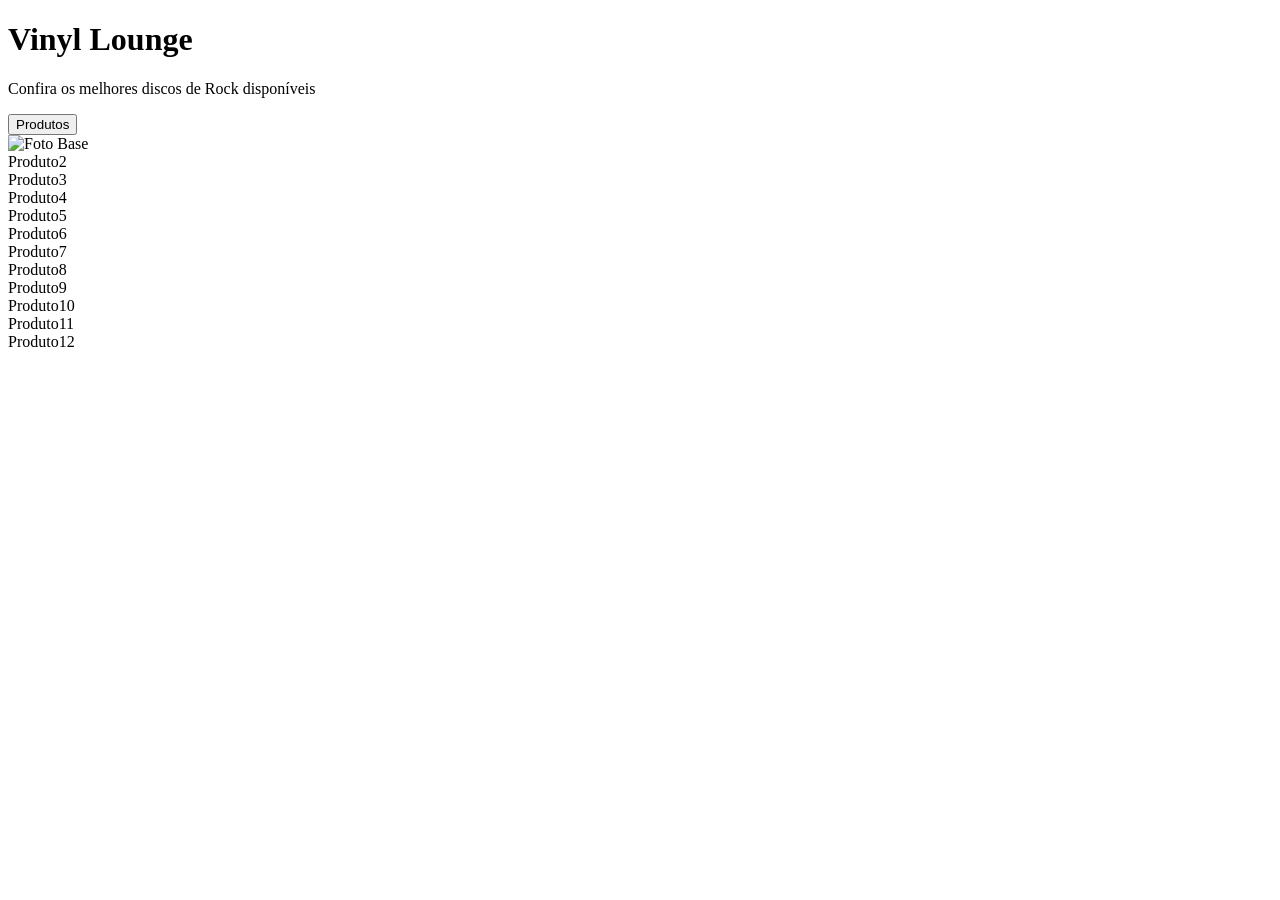
==== index.html @ e8193b0d "feat: implementing index.html with the skeleton of the website" ====
<!doctype html>
<html lang="en">
  <head>
    <link rel="stylesheet" href="./style/style.css" />
    <meta charset="UTF-8" />
    <meta name="viewport" content="width=device-width, initial-scale=1.0" />
    <title>Document</title>
  </head>

  <body>
    <header class="banner">
      <div class="banner-content">
        <h1>Vinyl Lounge</h1>
        <p>Confira os melhores discos de Rock disponíveis</p>
        <button class="banner-button">Produtos</button>
      </div>
    </header>

    <div class="catalogo">
      <div class="quadrado">
        <img
          src="https://www.gettyimages.com/detail/458880589"
          alt="Foto Base"
        />
      </div>
      <div class="quadrado">Produto2</div>
      <div class="quadrado">Produto3</div>
      <div class="quadrado">Produto4</div>
      <div class="quadrado">Produto5</div>
      <div class="quadrado">Produto6</div>
      <div class="quadrado">Produto7</div>
      <div class="quadrado">Produto8</div>
      <div class="quadrado">Produto9</div>
      <div class="quadrado">Produto10</div>
      <div class="quadrado">Produto11</div>
      <div class="quadrado">Produto12</div>
    </div>
  </body>
</html>
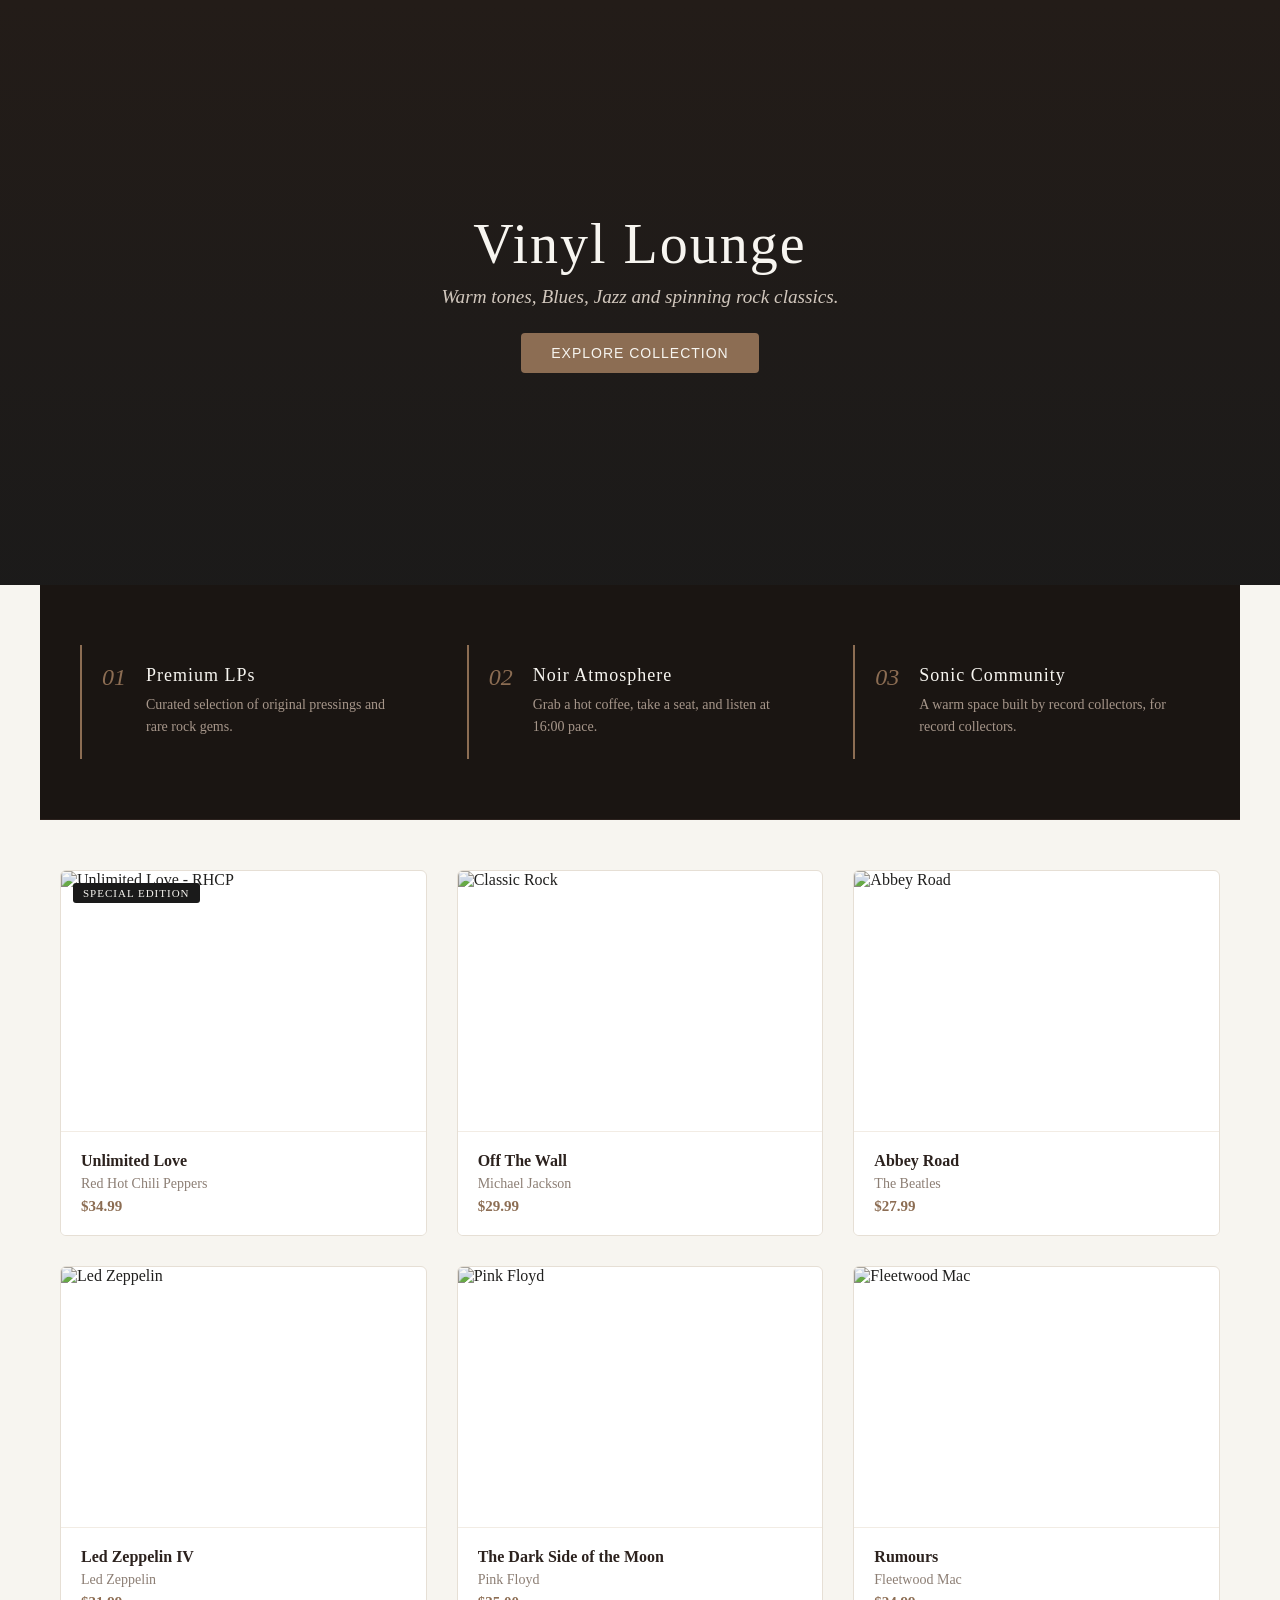
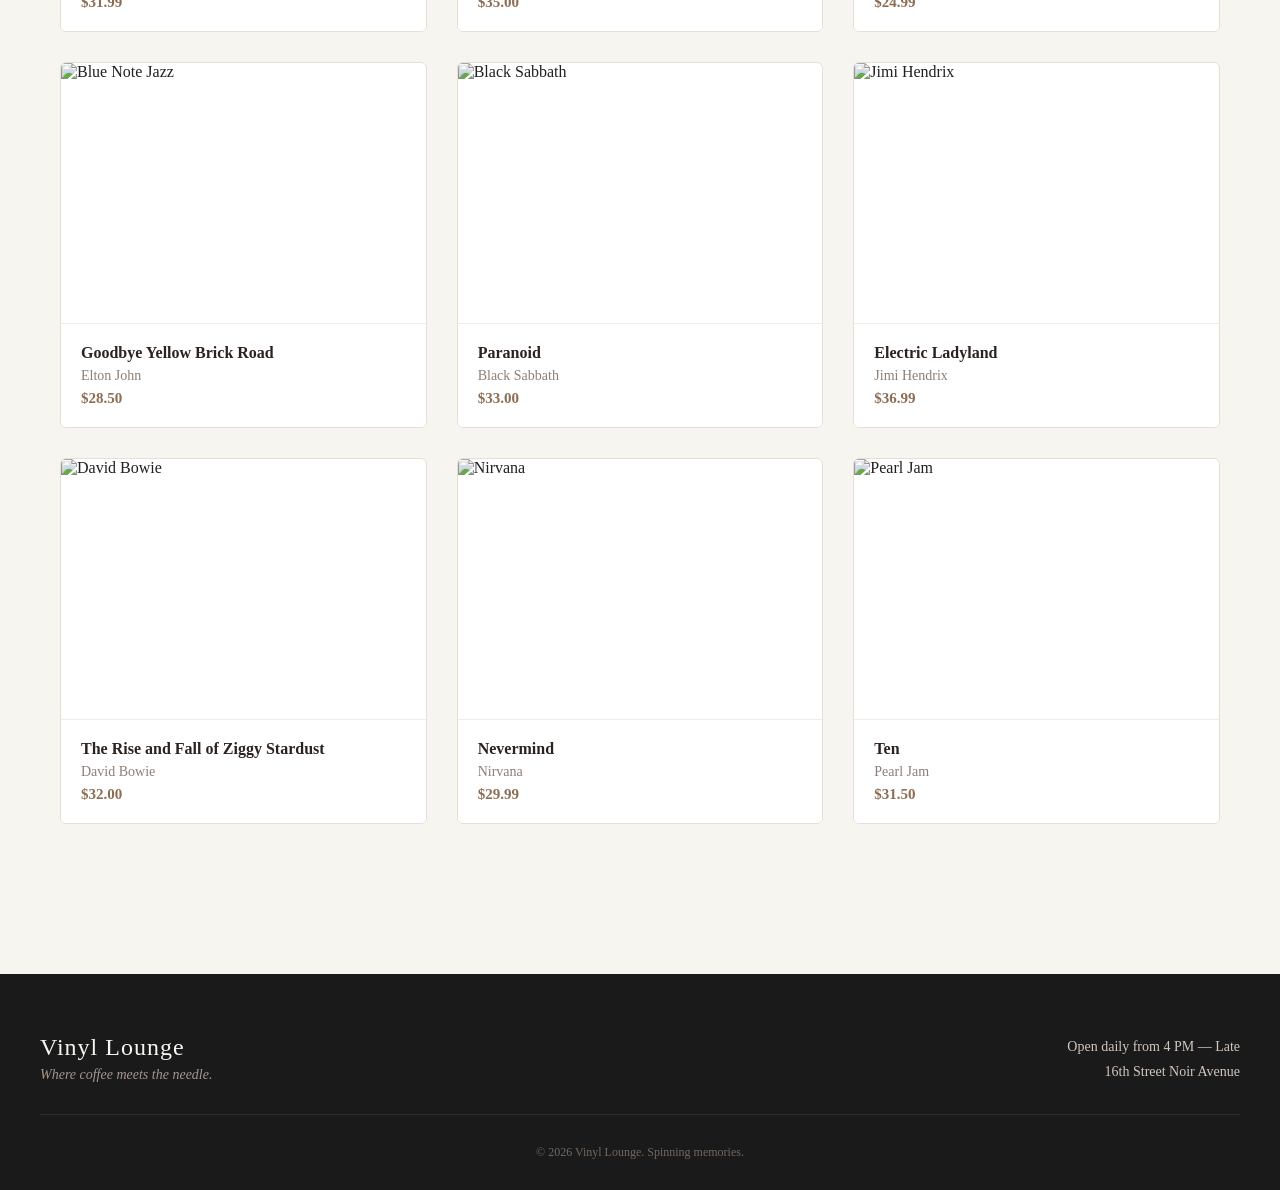
==== commit 6259abab: "feat: redesign features section with dark inverted contrast and editorial numbering" ====
--- a/index.html
+++ b/index.html
@@ -4,36 +4,216 @@
     <link rel="stylesheet" href="./style/style.css" />
     <meta charset="UTF-8" />
     <meta name="viewport" content="width=device-width, initial-scale=1.0" />
-    <title>Document</title>
+    <title>Vinyl Lounge</title>
   </head>
 
   <body>
     <header class="banner">
+      <div class="banner-overlay"></div>
       <div class="banner-content">
         <h1>Vinyl Lounge</h1>
-        <p>Confira os melhores discos de Rock disponíveis</p>
-        <button class="banner-button">Produtos</button>
+        <p>Warm tones, Blues, Jazz and spinning rock classics.</p>
+        <button class="banner-button">Explore Collection</button>
       </div>
     </header>
 
-    <div class="catalogo">
-      <div class="quadrado">
-        <img
-          src="https://www.gettyimages.com/detail/458880589"
-          alt="Foto Base"
-        />
-      </div>
-      <div class="quadrado">Produto2</div>
-      <div class="quadrado">Produto3</div>
-      <div class="quadrado">Produto4</div>
-      <div class="quadrado">Produto5</div>
-      <div class="quadrado">Produto6</div>
-      <div class="quadrado">Produto7</div>
-      <div class="quadrado">Produto8</div>
-      <div class="quadrado">Produto9</div>
-      <div class="quadrado">Produto10</div>
-      <div class="quadrado">Produto11</div>
-      <div class="quadrado">Produto12</div>
-    </div>
+    <section class="features">
+      <div class="feature-item">
+        <span class="feature-number">01</span>
+        <div class="feature-text">
+          <h3>Premium LPs</h3>
+          <p>Curated selection of original pressings and rare rock gems.</p>
+        </div>
+      </div>
+      <div class="feature-item">
+        <span class="feature-number">02</span>
+        <div class="feature-text">
+          <h3>Noir Atmosphere</h3>
+          <p>Grab a hot coffee, take a seat, and listen at 16:00 pace.</p>
+        </div>
+      </div>
+      <div class="feature-item">
+        <span class="feature-number">03</span>
+        <div class="feature-text">
+          <h3>Sonic Community</h3>
+          <p>A warm space built by record collectors, for record collectors.</p>
+        </div>
+      </div>
+    </section>
+
+    <main class="catalogo">
+      <div class="quadrado">
+        <div class="tag-badge">Special Edition</div>
+        <img
+          src="./assets/images/covers/unlimited-love.jpg"
+          alt="Unlimited Love - RHCP"
+          class="produto-img"
+        />
+        <div class="produto-info">
+          <p class="produto-nome">Unlimited Love</p>
+          <p class="produto-artista">Red Hot Chili Peppers</p>
+          <span class="produto-preco">$34.99</span>
+        </div>
+      </div>
+
+      <div class="quadrado">
+        <img
+          src="./assets/images/covers/off-the-wall.jpg"
+          alt="Classic Rock"
+          class="produto-img"
+        />
+        <div class="produto-info">
+          <p class="produto-nome">Off The Wall</p>
+          <p class="produto-artista">Michael Jackson</p>
+          <span class="produto-preco">$29.99</span>
+        </div>
+      </div>
+
+      <div class="quadrado">
+        <img
+          src="./assets/images/covers/abbey-road.jpg"
+          alt="Abbey Road"
+          class="produto-img"
+        />
+        <div class="produto-info">
+          <p class="produto-nome">Abbey Road</p>
+          <p class="produto-artista">The Beatles</p>
+          <span class="produto-preco">$27.99</span>
+        </div>
+      </div>
+
+      <div class="quadrado">
+        <img
+          src="./assets/images/covers/led-iv.jpg"
+          alt="Led Zeppelin"
+          class="produto-img"
+        />
+        <div class="produto-info">
+          <p class="produto-nome">Led Zeppelin IV</p>
+          <p class="produto-artista">Led Zeppelin</p>
+          <span class="produto-preco">$31.99</span>
+        </div>
+      </div>
+
+      <div class="quadrado">
+        <img
+          src="./assets/images/covers/pink-floyd.jpg"
+          alt="Pink Floyd"
+          class="produto-img"
+        />
+        <div class="produto-info">
+          <p class="produto-nome">The Dark Side of the Moon</p>
+          <p class="produto-artista">Pink Floyd</p>
+          <span class="produto-preco">$35.00</span>
+        </div>
+      </div>
+
+      <div class="quadrado">
+        <img
+          src="./assets/images/covers/rumours.jpg"
+          alt="Fleetwood Mac"
+          class="produto-img"
+        />
+        <div class="produto-info">
+          <p class="produto-nome">Rumours</p>
+          <p class="produto-artista">Fleetwood Mac</p>
+          <span class="produto-preco">$24.99</span>
+        </div>
+      </div>
+
+      <div class="quadrado">
+        <img
+          src="./assets/images/covers/yellow-road.jpg"
+          alt="Blue Note Jazz"
+          class="produto-img"
+        />
+        <div class="produto-info">
+          <p class="produto-nome">Goodbye Yellow Brick Road</p>
+          <p class="produto-artista">Elton John</p>
+          <span class="produto-preco">$28.50</span>
+        </div>
+      </div>
+
+      <div class="quadrado">
+        <img
+          src="./assets/images/covers/paranoid.jpg"
+          alt="Black Sabbath"
+          class="produto-img"
+        />
+        <div class="produto-info">
+          <p class="produto-nome">Paranoid</p>
+          <p class="produto-artista">Black Sabbath</p>
+          <span class="produto-preco">$33.00</span>
+        </div>
+      </div>
+
+      <div class="quadrado">
+        <img
+          src="https://images.unsplash.com/photo-1598488035139-bdbb2231ce04?q=80&w=500"
+          alt="Jimi Hendrix"
+          class="produto-img"
+        />
+        <div class="produto-info">
+          <p class="produto-nome">Electric Ladyland</p>
+          <p class="produto-artista">Jimi Hendrix</p>
+          <span class="produto-preco">$36.99</span>
+        </div>
+      </div>
+
+      <div class="quadrado">
+        <img
+          src="./assets/images/covers/bowie.jpg"
+          alt="David Bowie"
+          class="produto-img"
+        />
+        <div class="produto-info">
+          <p class="produto-nome">The Rise and Fall of Ziggy Stardust</p>
+          <p class="produto-artista">David Bowie</p>
+          <span class="produto-preco">$32.00</span>
+        </div>
+      </div>
+
+      <div class="quadrado">
+        <img
+          src="./assets/images/covers/nevermind.jpg"
+          alt="Nirvana"
+          class="produto-img"
+        />
+        <div class="produto-info">
+          <p class="produto-nome">Nevermind</p>
+          <p class="produto-artista">Nirvana</p>
+          <span class="produto-preco">$29.99</span>
+        </div>
+      </div>
+
+      <div class="quadrado">
+        <img
+          src="./assets/images/covers/ten.jpg"
+          alt="Pearl Jam"
+          class="produto-img"
+        />
+        <div class="produto-info">
+          <p class="produto-nome">Ten</p>
+          <p class="produto-artista">Pearl Jam</p>
+          <span class="produto-preco">$31.50</span>
+        </div>
+      </div>
+    </main>
+
+    <footer class="footer">
+      <div class="footer-content">
+        <div class="footer-brand">
+          <h2>Vinyl Lounge</h2>
+          <p>Where coffee meets the needle.</p>
+        </div>
+        <div class="footer-info">
+          <p>Open daily from 4 PM — Late</p>
+          <p>16th Street Noir Avenue</p>
+        </div>
+      </div>
+      <div class="footer-bottom">
+        <p>&copy; 2026 Vinyl Lounge. Spinning memories.</p>
+      </div>
+    </footer>
   </body>
 </html>
--- a/style/style.css
+++ b/style/style.css
@@ -0,0 +1,263 @@
+* {
+  margin: 0;
+  padding: 0;
+  box-sizing: border-box;
+}
+
+body {
+  background-color: #f7f5f0;
+  color: #1a1a1a;
+  font-family: "Georgia", serif;
+}
+
+.banner {
+  position: relative;
+  width: 100%;
+  height: 65vh;
+  background-color: #231c18;
+  background-image: url("https://images.unsplash.com/photo-1539628399283-a669226744d3?q=80&w=1200");
+  background-position: center 40%;
+  background-size: cover;
+  background-repeat: no-repeat;
+  display: flex;
+  align-items: center;
+  justify-content: center;
+  text-align: center;
+}
+
+.banner-overlay {
+  position: absolute;
+  top: 0;
+  left: 0;
+  width: 100%;
+  height: 100%;
+  background: linear-gradient(rgba(35, 28, 24, 0.5), rgba(26, 26, 26, 0.85));
+}
+
+.banner-content {
+  position: relative;
+  z-index: 10;
+  color: #f7f5f0;
+  padding: 0 20px;
+}
+
+.banner-content h1 {
+  font-size: 3.5rem;
+  font-weight: 400;
+  letter-spacing: 2px;
+  margin-bottom: 10px;
+}
+
+.banner-content p {
+  font-size: 1.2rem;
+  font-style: italic;
+  color: #d1c7bd;
+  margin-bottom: 25px;
+}
+
+.banner-button {
+  padding: 12px 30px;
+  font-size: 14px;
+  text-transform: uppercase;
+  letter-spacing: 1px;
+  background-color: #8c6d53;
+  color: #f7f5f0;
+  border: none;
+  border-radius: 4px;
+  cursor: pointer;
+  transition: background-color 0.3s;
+}
+
+.banner-button:hover {
+  background-color: #6f533c;
+}
+
+.features {
+  display: flex;
+  justify-content: space-between;
+  flex-wrap: wrap;
+  gap: 40px;
+  padding: 60px 40px;
+  background-color: #1a1512;
+  border-bottom: 1px solid #2c221e;
+  max-width: 1200px;
+  margin: 0 auto;
+}
+
+.feature-item {
+  flex: 1;
+  min-width: 280px;
+  display: flex;
+  align-items: flex-start;
+  gap: 20px;
+  padding: 20px;
+  border-left: 2px solid #8c6d53;
+}
+
+.feature-number {
+  font-family: "Georgia", serif;
+  font-size: 24px;
+  font-style: italic;
+  color: #8c6d53;
+  line-height: 1;
+}
+
+.feature-text h3 {
+  font-family: "Georgia", serif;
+  font-size: 18px;
+  color: #f7f5f0;
+  margin-bottom: 8px;
+  font-weight: 400;
+  letter-spacing: 1px;
+}
+
+.feature-text p {
+  font-family: "Georgia", serif;
+  font-size: 14px;
+  color: #a6968a;
+  line-height: 1.6;
+}
+
+.catalogo {
+  display: grid;
+  grid-template-columns: repeat(auto-fill, minmax(280px, 1fr));
+  grid-auto-rows: 1fr;
+  gap: 30px;
+  padding: 50px 20px;
+  max-width: 1200px;
+  margin: 0 auto;
+}
+
+.quadrado {
+  position: relative;
+  background-color: #ffffff;
+  border: 1px solid #e6dfd5;
+  border-radius: 6px;
+  overflow: hidden;
+  display: flex;
+  flex-direction: column;
+  transition:
+    transform 0.4s cubic-bezier(0.16, 1, 0.3, 1),
+    box-shadow 0.4s;
+}
+
+.quadrado:hover {
+  transform: translateY(-8px);
+  box-shadow: 0 12px 24px rgba(44, 34, 30, 0.12);
+}
+
+.tag-badge {
+  position: absolute;
+  top: 12px;
+  left: 12px;
+  background-color: #1a1a1a;
+  color: #f7f5f0;
+  padding: 4px 10px;
+  font-size: 11px;
+  text-transform: uppercase;
+  letter-spacing: 1px;
+  border-radius: 3px;
+  z-index: 2;
+}
+
+.produto-img {
+  width: 100%;
+  height: 260px;
+  object-fit: cover;
+  filter: sepia(15%) contrast(95%);
+}
+
+.produto-info {
+  padding: 20px;
+  display: flex;
+  flex-direction: column;
+  gap: 6px;
+  background-color: #ffffff;
+  border-top: 1px solid #f2ece4;
+  flex-grow: 1;
+}
+
+.produto-nome {
+  font-size: 16px;
+  font-weight: bold;
+  color: #2c221e;
+}
+
+.produto-artista {
+  font-size: 14px;
+  color: #8c7e74;
+}
+
+.produto-preco {
+  font-size: 15px;
+  font-weight: bold;
+  color: #8c6d53;
+  margin-top: auto;
+}
+
+.footer {
+  background-color: #1a1a1a;
+  color: #f7f5f0;
+  padding: 60px 20px 30px 20px;
+  margin-top: 100px;
+}
+
+.footer-content {
+  display: flex;
+  justify-content: space-between;
+  align-items: center;
+  flex-wrap: wrap;
+  gap: 40px;
+  max-width: 1200px;
+  margin: 0 auto;
+  border-bottom: 1px solid #332923;
+  padding-bottom: 30px;
+}
+
+.footer-brand h2 {
+  font-size: 24px;
+  font-weight: 400;
+  letter-spacing: 1px;
+  color: #f7f5f0;
+  margin-bottom: 6px;
+}
+
+.footer-brand p {
+  font-size: 14px;
+  color: #a6968a;
+  font-style: italic;
+}
+
+.footer-info {
+  text-align: right;
+  font-size: 14px;
+  color: #d1c7bd;
+  line-height: 1.8;
+  min-width: 200px;
+}
+
+.footer-bottom {
+  text-align: center;
+  margin-top: 30px;
+  font-size: 12px;
+  color: #736860;
+}
+
+@media (max-width: 768px) {
+  .features {
+    padding: 40px 20px;
+  }
+  .feature-item {
+    border-left: none;
+    border-top: 2px solid #8c6d53;
+    padding-top: 20px;
+  }
+  .footer-content {
+    flex-direction: column;
+    text-align: center;
+  }
+  .footer-info {
+    text-align: center;
+    margin-top: 10px;
+  }
+}
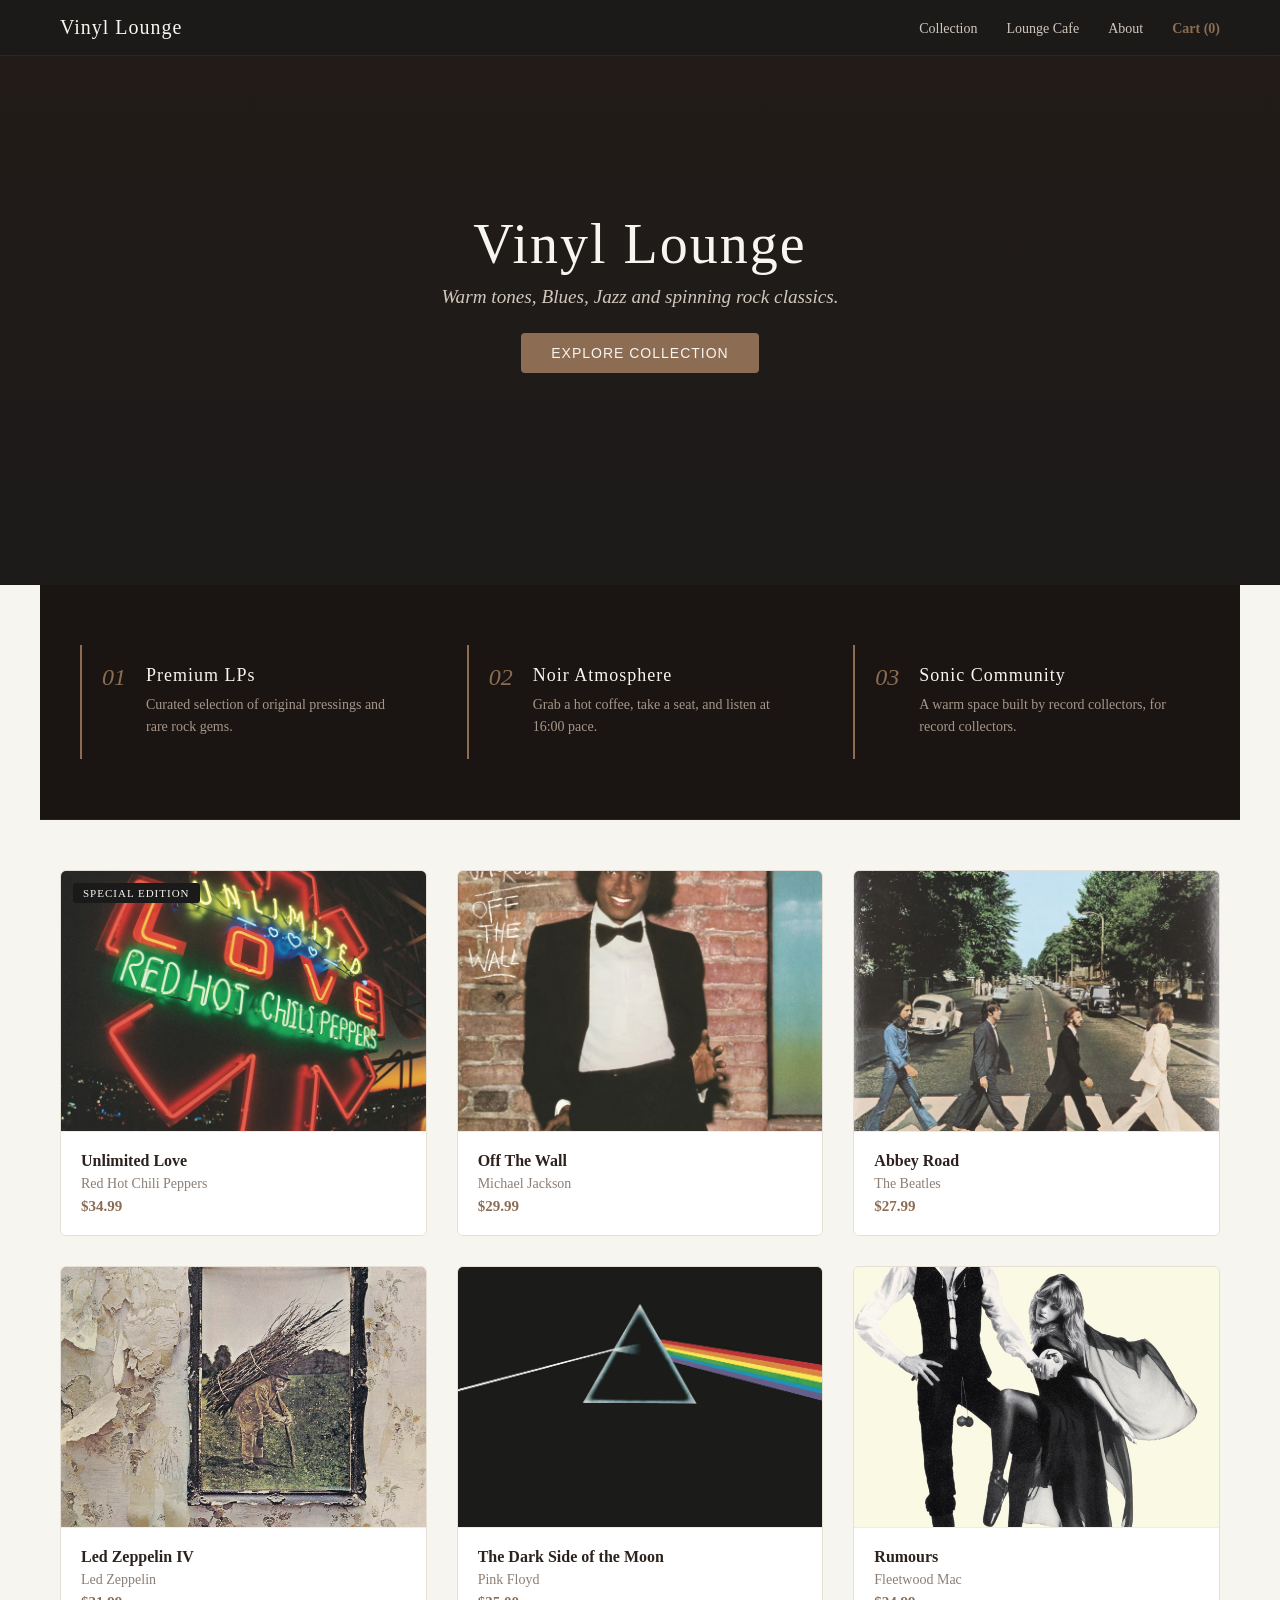
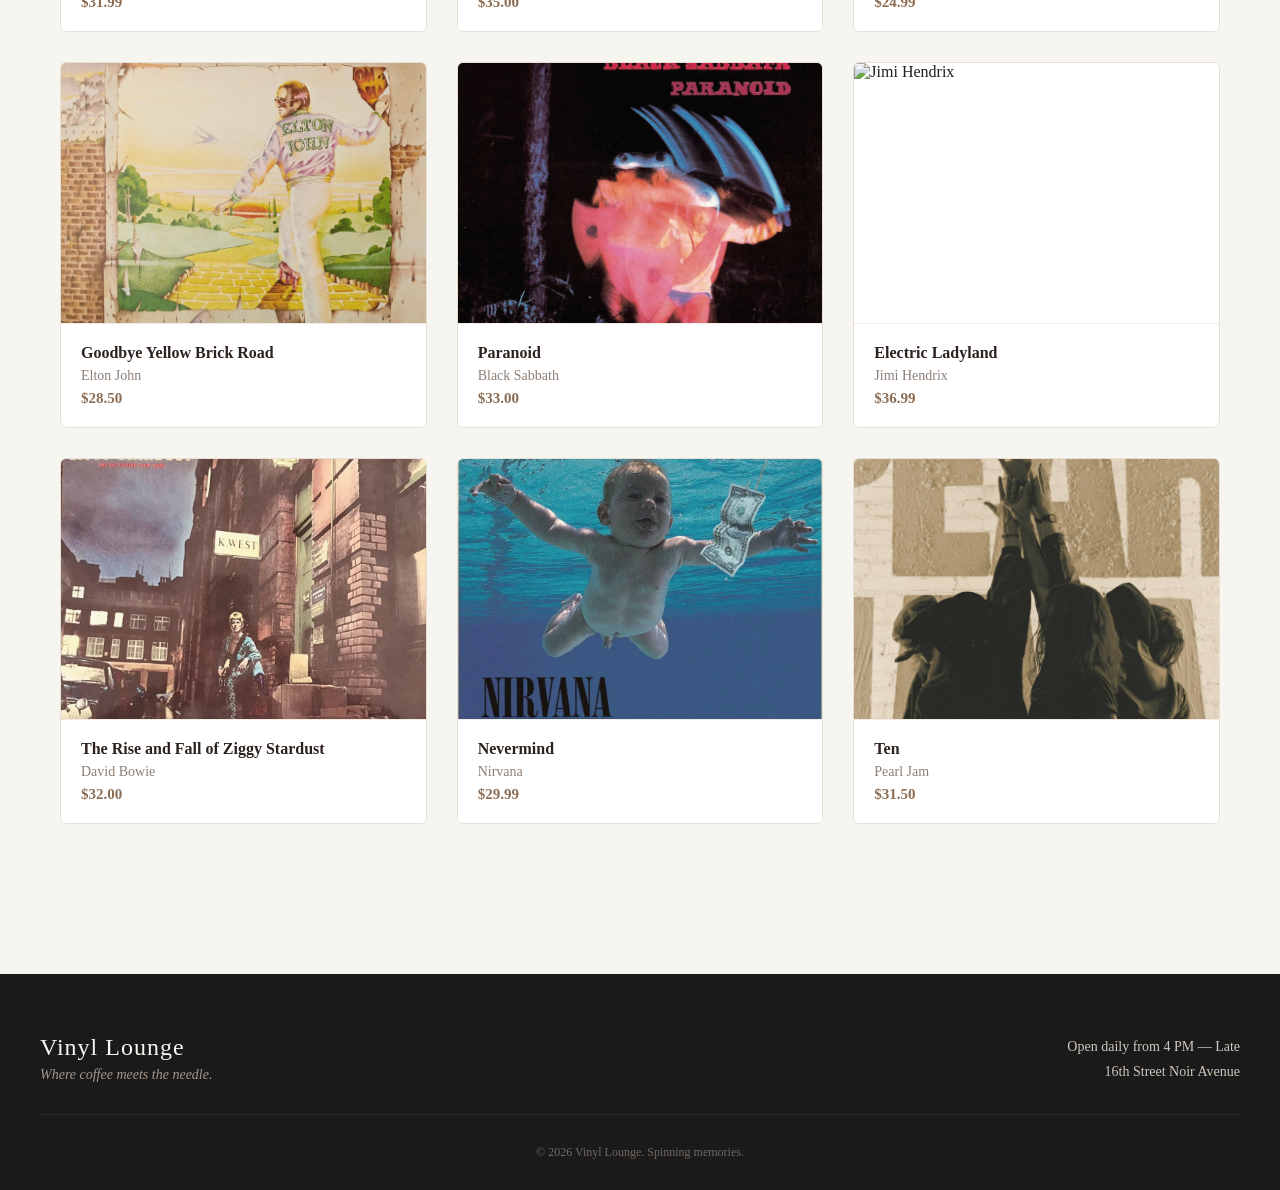
==== commit 9fa1ccc6: "feat: add minimalist navigation header overlaying the hero banner" ====
--- a/index.html
+++ b/index.html
@@ -8,6 +8,18 @@
   </head>
 
   <body>
+    <header class="main-header">
+      <div class="header-container">
+        <a href="#" class="logo">Vinyl Lounge</a>
+        <nav class="nav-menu">
+          <a href="#">Collection</a>
+          <a href="#">Lounge Cafe</a>
+          <a href="#">About</a>
+          <a href="#" class="cart-icon">Cart (0)</a>
+        </nav>
+      </div>
+    </header>
+
     <header class="banner">
       <div class="banner-overlay"></div>
       <div class="banner-content">
--- a/style/style.css
+++ b/style/style.css
@@ -8,6 +8,71 @@
   background-color: #f7f5f0;
   color: #1a1a1a;
   font-family: "Georgia", serif;
+}
+
+.main-header {
+  position: fixed; /* MUDOU AQUI: Agora ele acompanha o scroll da página */
+  top: 0;
+  left: 0;
+  width: 100%;
+  z-index: 100; /* Garante que ele fique sempre por cima de todo o conteúdo */
+
+  /* Efeito Noir elegante: fundo escuro translúcido com desfoque de vidro */
+  background: rgba(26, 26, 26, 0.75);
+  backdrop-filter: blur(
+    8px
+  ); /* Dá um efeito "glassmorphic" premium ao descer */
+  -webkit-backdrop-filter: blur(8px);
+
+  border-bottom: 1px solid rgba(140, 109, 83, 0.15); /* Linha divisória bem sutil em tom marrom */
+  padding: 16px 0; /* Reduzido ligeiramente o padding para não ocupar muito espaço da tela */
+  transition: background 0.3s ease;
+}
+
+.header-container {
+  max-width: 1200px;
+  margin: 0 auto;
+  padding: 0 20px;
+  display: table; /* Mantém compatibilidade sem flex/grid */
+  width: 100%;
+}
+
+.logo {
+  display: table-cell;
+  vertical-align: middle;
+  font-family: "Georgia", serif;
+  font-size: 20px;
+  letter-spacing: 1px;
+  color: #f7f5f0;
+  text-decoration: none;
+}
+
+.nav-menu {
+  display: table-cell;
+  vertical-align: middle;
+  text-align: right;
+}
+
+.nav-menu a {
+  font-family: "Georgia", serif;
+  font-size: 14px;
+  color: #d1c7bd;
+  text-decoration: none;
+  margin-left: 25px;
+  transition: color 0.3s;
+}
+
+.nav-menu a:hover {
+  color: #f7f5f0; /* Acende o link no hover */
+}
+
+.nav-menu .cart-icon {
+  color: #8c6d53; /* Destaque em marrom quente para o carrinho */
+  font-weight: bold;
+}
+
+.nav-menu .cart-icon:hover {
+  color: #a68467;
 }
 
 .banner {
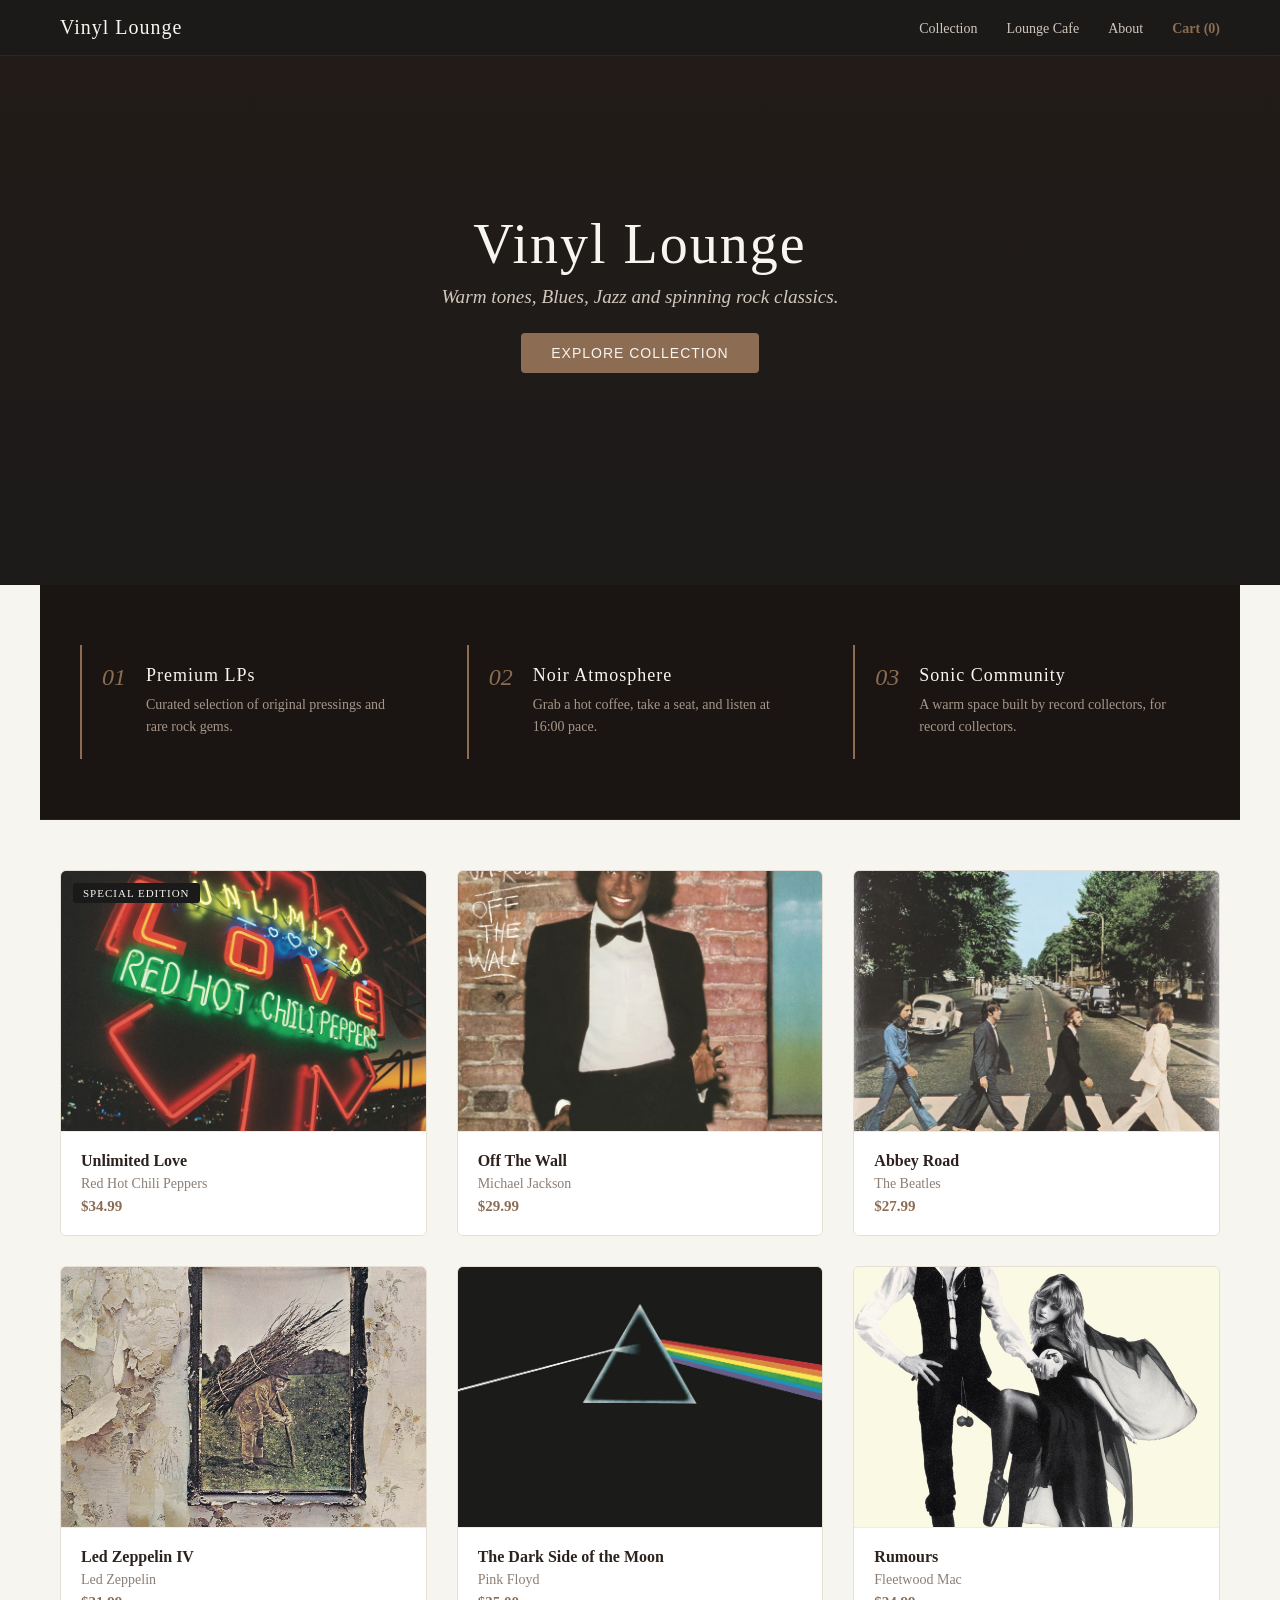
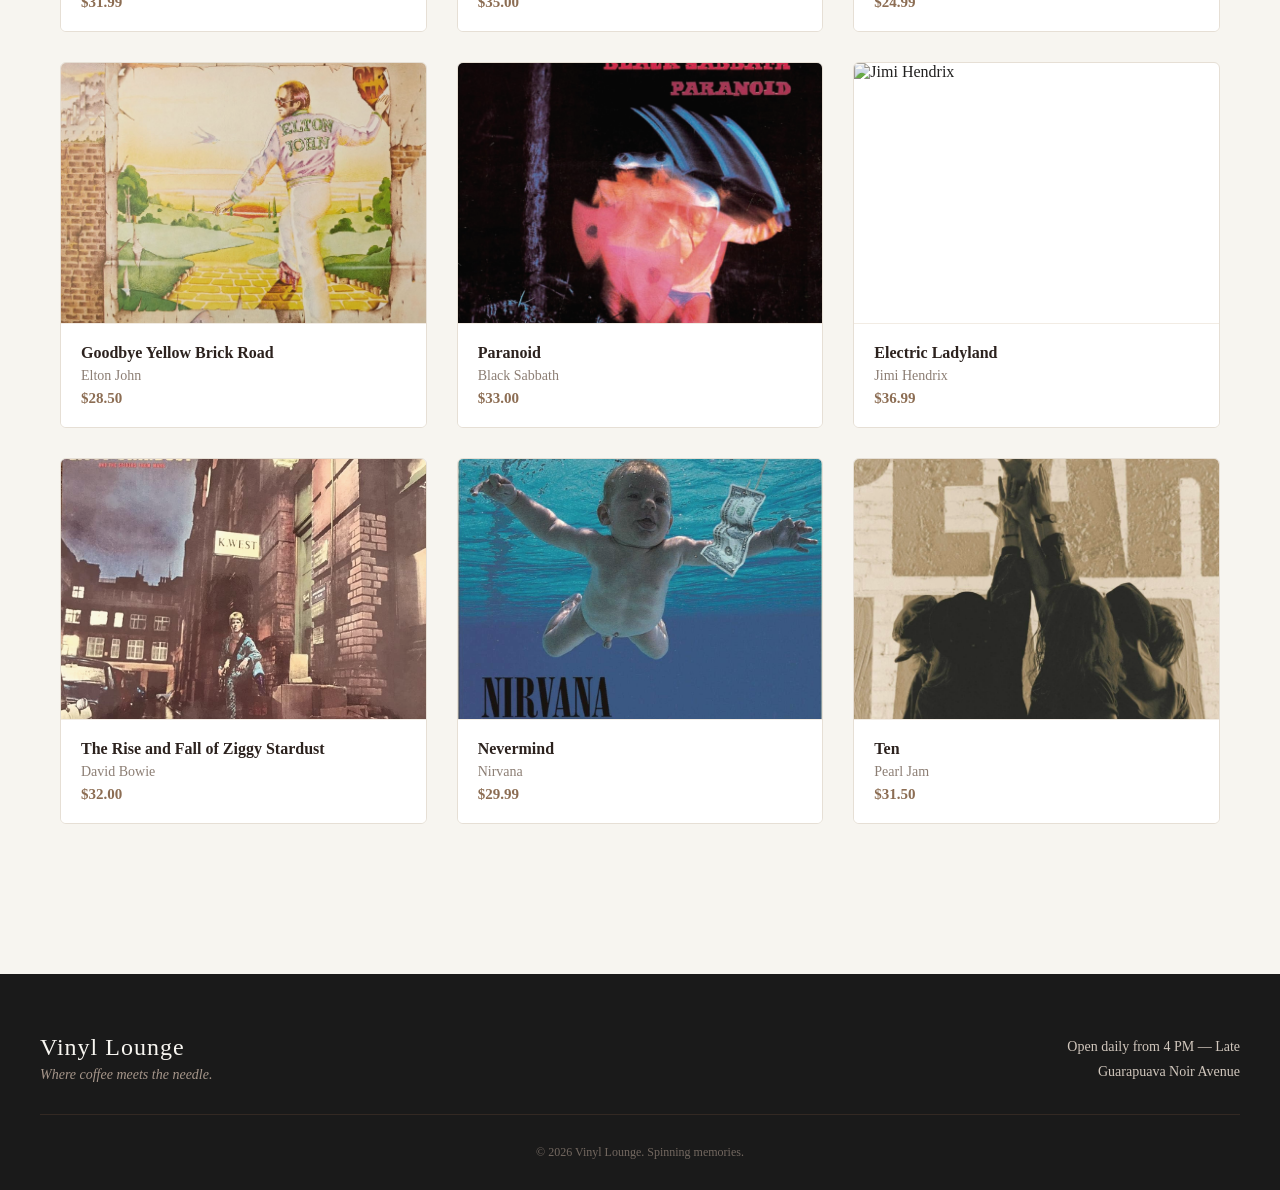
==== commit 4cb831f1: "Adding city features to code (lol)" ====
--- a/index.html
+++ b/index.html
@@ -220,7 +220,7 @@
         </div>
         <div class="footer-info">
           <p>Open daily from 4 PM — Late</p>
-          <p>16th Street Noir Avenue</p>
+          <p>Guarapuava Noir Avenue</p>
         </div>
       </div>
       <div class="footer-bottom">
--- a/style/style.css
+++ b/style/style.css
@@ -11,21 +11,17 @@
 }
 
 .main-header {
-  position: fixed; /* MUDOU AQUI: Agora ele acompanha o scroll da página */
+  position: fixed;
   top: 0;
   left: 0;
   width: 100%;
-  z-index: 100; /* Garante que ele fique sempre por cima de todo o conteúdo */
-
-  /* Efeito Noir elegante: fundo escuro translúcido com desfoque de vidro */
+  z-index: 100;
   background: rgba(26, 26, 26, 0.75);
-  backdrop-filter: blur(
-    8px
-  ); /* Dá um efeito "glassmorphic" premium ao descer */
+  backdrop-filter: blur(8px);
   -webkit-backdrop-filter: blur(8px);
 
-  border-bottom: 1px solid rgba(140, 109, 83, 0.15); /* Linha divisória bem sutil em tom marrom */
-  padding: 16px 0; /* Reduzido ligeiramente o padding para não ocupar muito espaço da tela */
+  border-bottom: 1px solid rgba(140, 109, 83, 0.15);
+  padding: 16px 0;
   transition: background 0.3s ease;
 }
 
@@ -33,7 +29,7 @@
   max-width: 1200px;
   margin: 0 auto;
   padding: 0 20px;
-  display: table; /* Mantém compatibilidade sem flex/grid */
+  display: table;
   width: 100%;
 }
 
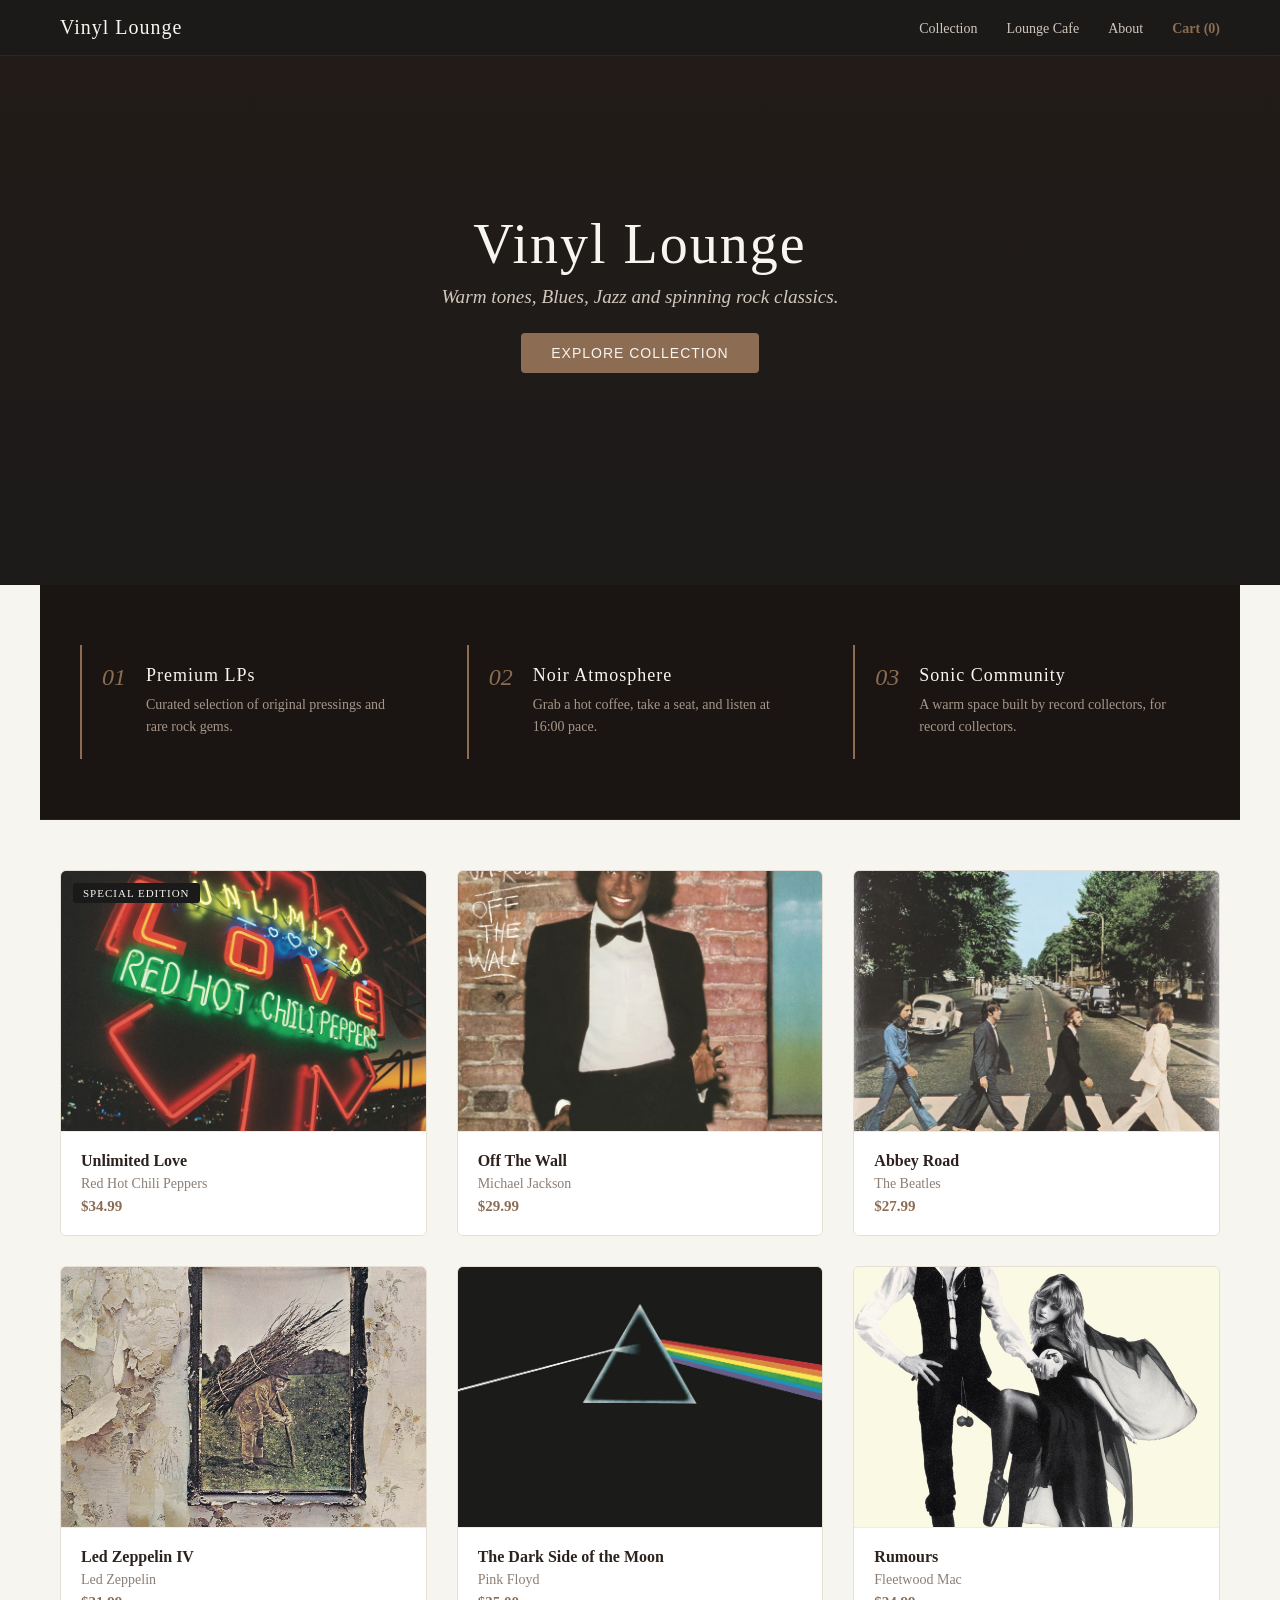
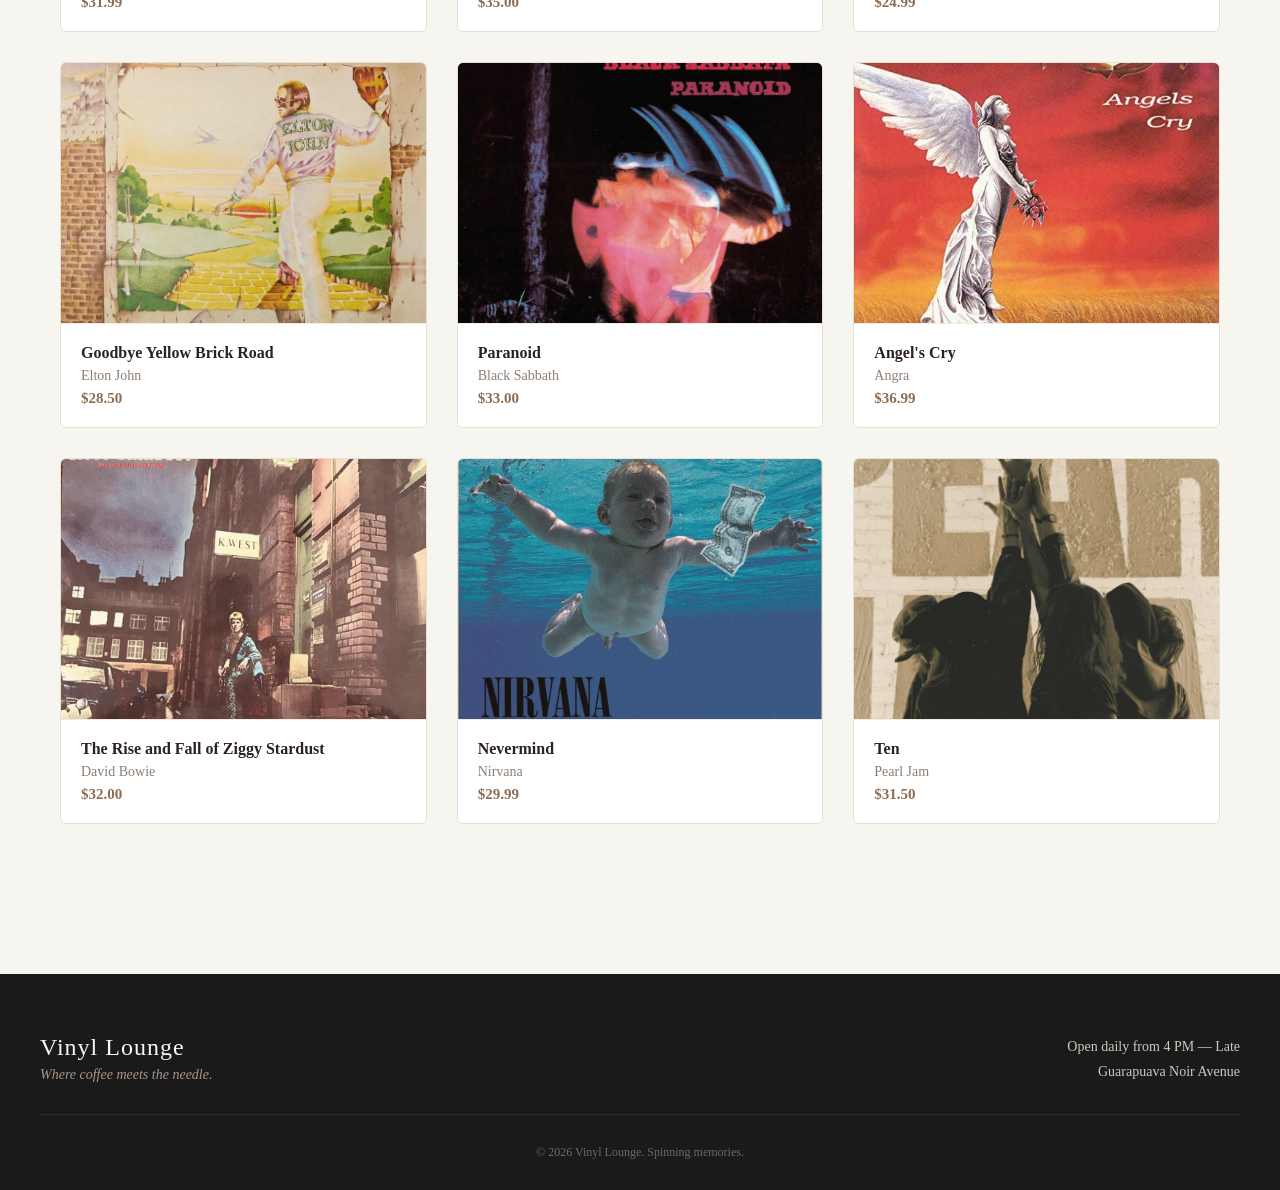
==== commit 2391ec2c: "feat: add angels cry to recompose Jimi Hendrix's lp" ====
--- a/index.html
+++ b/index.html
@@ -161,13 +161,13 @@
 
       <div class="quadrado">
         <img
-          src="https://images.unsplash.com/photo-1598488035139-bdbb2231ce04?q=80&w=500"
-          alt="Jimi Hendrix"
-          class="produto-img"
-        />
-        <div class="produto-info">
-          <p class="produto-nome">Electric Ladyland</p>
-          <p class="produto-artista">Jimi Hendrix</p>
+          src="./assets/images/covers/angra.jpg"
+          alt="Angra"
+          class="produto-img"
+        />
+        <div class="produto-info">
+          <p class="produto-nome">Angel's Cry</p>
+          <p class="produto-artista">Angra</p>
           <span class="produto-preco">$36.99</span>
         </div>
       </div>
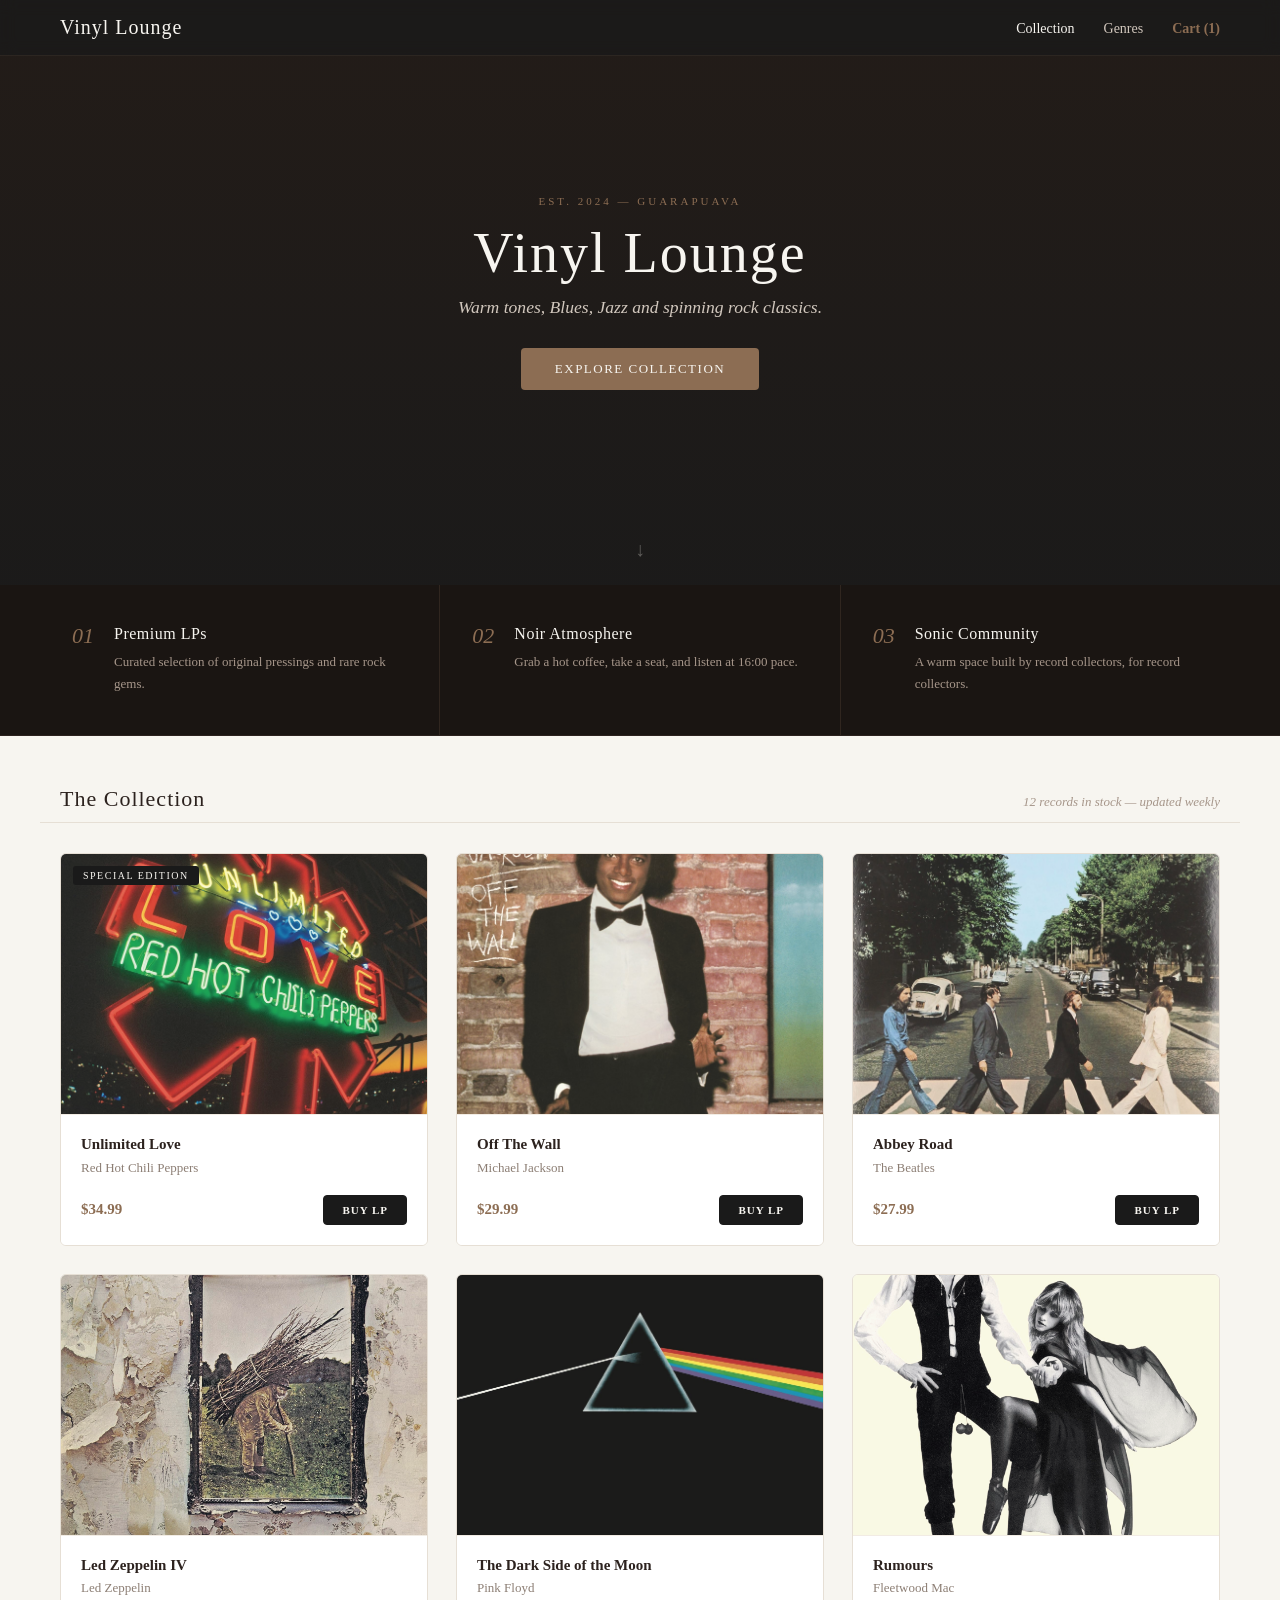
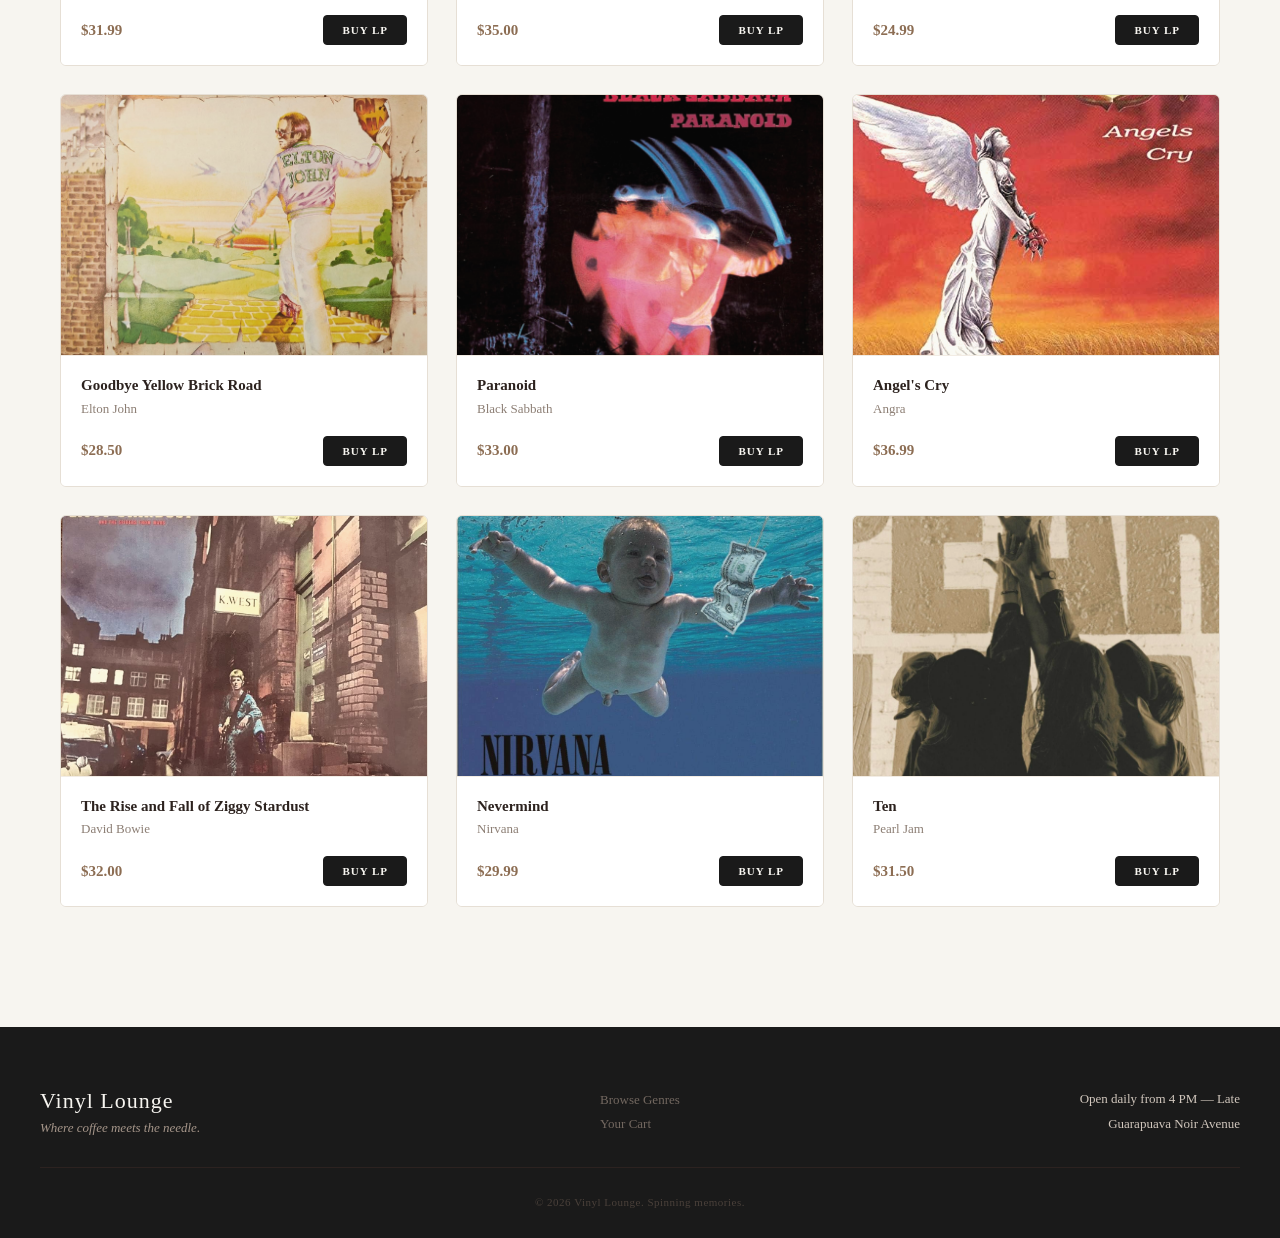
==== commit 2686c0eb: "style: convert catalog actions to premium Add to Cart buttons" ====
--- a/index.html
+++ b/index.html
@@ -2,6 +2,11 @@
 <html lang="en">
   <head>
     <link rel="stylesheet" href="./style/style.css" />
+    <link
+      rel="shortcut icon"
+      href="./assets/images/favicon.jpg"
+      type="image/jpeg"
+    />
     <meta charset="UTF-8" />
     <meta name="viewport" content="width=device-width, initial-scale=1.0" />
     <title>Vinyl Lounge</title>
@@ -10,12 +15,11 @@
   <body>
     <header class="main-header">
       <div class="header-container">
-        <a href="#" class="logo">Vinyl Lounge</a>
+        <a href="./index.html" class="logo">Vinyl Lounge</a>
         <nav class="nav-menu">
-          <a href="#">Collection</a>
-          <a href="#">Lounge Cafe</a>
-          <a href="#">About</a>
-          <a href="#" class="cart-icon">Cart (0)</a>
+          <a href="./index.html" class="active">Collection</a>
+          <a href="./collections.html">Genres</a>
+          <a href="./cart.html" class="cart-icon">Cart (1)</a>
         </nav>
       </div>
     </header>
@@ -23,34 +27,47 @@
     <header class="banner">
       <div class="banner-overlay"></div>
       <div class="banner-content">
+        <p class="banner-eyebrow">Est. 2024 — Guarapuava</p>
         <h1>Vinyl Lounge</h1>
-        <p>Warm tones, Blues, Jazz and spinning rock classics.</p>
-        <button class="banner-button">Explore Collection</button>
-      </div>
+        <p class="banner-sub">
+          Warm tones, Blues, Jazz and spinning rock classics.
+        </p>
+        <a href="#catalog" class="banner-button">Explore Collection</a>
+      </div>
+      <div class="banner-scroll-hint">↓</div>
     </header>
 
-    <section class="features">
-      <div class="feature-item">
-        <span class="feature-number">01</span>
-        <div class="feature-text">
-          <h3>Premium LPs</h3>
-          <p>Curated selection of original pressings and rare rock gems.</p>
-        </div>
-      </div>
-      <div class="feature-item">
-        <span class="feature-number">02</span>
-        <div class="feature-text">
-          <h3>Noir Atmosphere</h3>
-          <p>Grab a hot coffee, take a seat, and listen at 16:00 pace.</p>
-        </div>
-      </div>
-      <div class="feature-item">
-        <span class="feature-number">03</span>
-        <div class="feature-text">
-          <h3>Sonic Community</h3>
-          <p>A warm space built by record collectors, for record collectors.</p>
-        </div>
-      </div>
+    <section class="features-strip">
+      <div class="features">
+        <div class="feature-item">
+          <span class="feature-number">01</span>
+          <div class="feature-text">
+            <h3>Premium LPs</h3>
+            <p>Curated selection of original pressings and rare rock gems.</p>
+          </div>
+        </div>
+        <div class="feature-item">
+          <span class="feature-number">02</span>
+          <div class="feature-text">
+            <h3>Noir Atmosphere</h3>
+            <p>Grab a hot coffee, take a seat, and listen at 16:00 pace.</p>
+          </div>
+        </div>
+        <div class="feature-item">
+          <span class="feature-number">03</span>
+          <div class="feature-text">
+            <h3>Sonic Community</h3>
+            <p>
+              A warm space built by record collectors, for record collectors.
+            </p>
+          </div>
+        </div>
+      </div>
+    </section>
+
+    <section class="catalog-header" id="catalog">
+      <h2 class="catalog-title">The Collection</h2>
+      <p class="catalog-subtitle">12 records in stock — updated weekly</p>
     </section>
 
     <main class="catalogo">
@@ -64,150 +81,186 @@
         <div class="produto-info">
           <p class="produto-nome">Unlimited Love</p>
           <p class="produto-artista">Red Hot Chili Peppers</p>
-          <span class="produto-preco">$34.99</span>
+          <div class="produto-footer">
+            <span class="produto-preco">$34.99</span>
+            <a href="./cart.html" class="buy-button">Buy LP</a>
+          </div>
         </div>
       </div>
 
       <div class="quadrado">
         <img
           src="./assets/images/covers/off-the-wall.jpg"
-          alt="Classic Rock"
+          alt="Off The Wall - Michael Jackson"
           class="produto-img"
         />
         <div class="produto-info">
           <p class="produto-nome">Off The Wall</p>
           <p class="produto-artista">Michael Jackson</p>
-          <span class="produto-preco">$29.99</span>
+          <div class="produto-footer">
+            <span class="produto-preco">$29.99</span>
+            <a href="./cart.html" class="buy-button">Buy LP</a>
+          </div>
         </div>
       </div>
 
       <div class="quadrado">
         <img
           src="./assets/images/covers/abbey-road.jpg"
-          alt="Abbey Road"
+          alt="Abbey Road - The Beatles"
           class="produto-img"
         />
         <div class="produto-info">
           <p class="produto-nome">Abbey Road</p>
           <p class="produto-artista">The Beatles</p>
-          <span class="produto-preco">$27.99</span>
+          <div class="produto-footer">
+            <span class="produto-preco">$27.99</span>
+            <a href="./cart.html" class="buy-button">Buy LP</a>
+          </div>
         </div>
       </div>
 
       <div class="quadrado">
         <img
           src="./assets/images/covers/led-iv.jpg"
-          alt="Led Zeppelin"
+          alt="Led Zeppelin IV"
           class="produto-img"
         />
         <div class="produto-info">
           <p class="produto-nome">Led Zeppelin IV</p>
           <p class="produto-artista">Led Zeppelin</p>
-          <span class="produto-preco">$31.99</span>
+          <div class="produto-footer">
+            <span class="produto-preco">$31.99</span>
+            <a href="./cart.html" class="buy-button">Buy LP</a>
+          </div>
         </div>
       </div>
 
       <div class="quadrado">
         <img
           src="./assets/images/covers/pink-floyd.jpg"
-          alt="Pink Floyd"
+          alt="The Dark Side of the Moon - Pink Floyd"
           class="produto-img"
         />
         <div class="produto-info">
           <p class="produto-nome">The Dark Side of the Moon</p>
           <p class="produto-artista">Pink Floyd</p>
-          <span class="produto-preco">$35.00</span>
+          <div class="produto-footer">
+            <span class="produto-preco">$35.00</span>
+            <a href="./cart.html" class="buy-button">Buy LP</a>
+          </div>
         </div>
       </div>
 
       <div class="quadrado">
         <img
           src="./assets/images/covers/rumours.jpg"
-          alt="Fleetwood Mac"
+          alt="Rumours - Fleetwood Mac"
           class="produto-img"
         />
         <div class="produto-info">
           <p class="produto-nome">Rumours</p>
           <p class="produto-artista">Fleetwood Mac</p>
-          <span class="produto-preco">$24.99</span>
+          <div class="produto-footer">
+            <span class="produto-preco">$24.99</span>
+            <a href="./cart.html" class="buy-button">Buy LP</a>
+          </div>
         </div>
       </div>
 
       <div class="quadrado">
         <img
           src="./assets/images/covers/yellow-road.jpg"
-          alt="Blue Note Jazz"
+          alt="Goodbye Yellow Brick Road - Elton John"
           class="produto-img"
         />
         <div class="produto-info">
           <p class="produto-nome">Goodbye Yellow Brick Road</p>
           <p class="produto-artista">Elton John</p>
-          <span class="produto-preco">$28.50</span>
+          <div class="produto-footer">
+            <span class="produto-preco">$28.50</span>
+            <a href="./cart.html" class="buy-button">Buy LP</a>
+          </div>
         </div>
       </div>
 
       <div class="quadrado">
         <img
           src="./assets/images/covers/paranoid.jpg"
-          alt="Black Sabbath"
+          alt="Paranoid - Black Sabbath"
           class="produto-img"
         />
         <div class="produto-info">
           <p class="produto-nome">Paranoid</p>
           <p class="produto-artista">Black Sabbath</p>
-          <span class="produto-preco">$33.00</span>
+          <div class="produto-footer">
+            <span class="produto-preco">$33.00</span>
+            <a href="./cart.html" class="buy-button">Buy LP</a>
+          </div>
         </div>
       </div>
 
       <div class="quadrado">
         <img
           src="./assets/images/covers/angra.jpg"
-          alt="Angra"
+          alt="Angel's Cry - Angra"
           class="produto-img"
         />
         <div class="produto-info">
           <p class="produto-nome">Angel's Cry</p>
           <p class="produto-artista">Angra</p>
-          <span class="produto-preco">$36.99</span>
+          <div class="produto-footer">
+            <span class="produto-preco">$36.99</span>
+            <a href="./cart.html" class="buy-button">Buy LP</a>
+          </div>
         </div>
       </div>
 
       <div class="quadrado">
         <img
           src="./assets/images/covers/bowie.jpg"
-          alt="David Bowie"
+          alt="Ziggy Stardust - David Bowie"
           class="produto-img"
         />
         <div class="produto-info">
           <p class="produto-nome">The Rise and Fall of Ziggy Stardust</p>
           <p class="produto-artista">David Bowie</p>
-          <span class="produto-preco">$32.00</span>
+          <div class="produto-footer">
+            <span class="produto-preco">$32.00</span>
+            <a href="./cart.html" class="buy-button">Buy LP</a>
+          </div>
         </div>
       </div>
 
       <div class="quadrado">
         <img
           src="./assets/images/covers/nevermind.jpg"
-          alt="Nirvana"
+          alt="Nevermind - Nirvana"
           class="produto-img"
         />
         <div class="produto-info">
           <p class="produto-nome">Nevermind</p>
           <p class="produto-artista">Nirvana</p>
-          <span class="produto-preco">$29.99</span>
+          <div class="produto-footer">
+            <span class="produto-preco">$29.99</span>
+            <a href="./cart.html" class="buy-button">Buy LP</a>
+          </div>
         </div>
       </div>
 
       <div class="quadrado">
         <img
           src="./assets/images/covers/ten.jpg"
-          alt="Pearl Jam"
+          alt="Ten - Pearl Jam"
           class="produto-img"
         />
         <div class="produto-info">
           <p class="produto-nome">Ten</p>
           <p class="produto-artista">Pearl Jam</p>
-          <span class="produto-preco">$31.50</span>
+          <div class="produto-footer">
+            <span class="produto-preco">$31.50</span>
+            <a href="./cart.html" class="buy-button">Buy LP</a>
+          </div>
         </div>
       </div>
     </main>
@@ -218,6 +271,10 @@
           <h2>Vinyl Lounge</h2>
           <p>Where coffee meets the needle.</p>
         </div>
+        <div class="footer-links">
+          <a href="./collections.html">Browse Genres</a>
+          <a href="./cart.html">Your Cart</a>
+        </div>
         <div class="footer-info">
           <p>Open daily from 4 PM — Late</p>
           <p>Guarapuava Noir Avenue</p>
--- a/style/style.css
+++ b/style/style.css
@@ -10,6 +10,9 @@
   font-family: "Georgia", serif;
 }
 
+/* ==========================================================================
+   HEADER
+   ========================================================================== */
 .main-header {
   position: fixed;
   top: 0;
@@ -19,7 +22,6 @@
   background: rgba(26, 26, 26, 0.75);
   backdrop-filter: blur(8px);
   -webkit-backdrop-filter: blur(8px);
-
   border-bottom: 1px solid rgba(140, 109, 83, 0.15);
   padding: 16px 0;
   transition: background 0.3s ease;
@@ -58,19 +60,24 @@
   transition: color 0.3s;
 }
 
-.nav-menu a:hover {
-  color: #f7f5f0; /* Acende o link no hover */
+.nav-menu a:hover,
+.nav-menu a.active {
+  color: #f7f5f0;
 }
 
 .nav-menu .cart-icon {
-  color: #8c6d53; /* Destaque em marrom quente para o carrinho */
+  color: #8c6d53;
   font-weight: bold;
 }
 
-.nav-menu .cart-icon:hover {
+.nav-menu .cart-icon:hover,
+.nav-menu .cart-icon.active {
   color: #a68467;
 }
 
+/* ==========================================================================
+   BANNER
+   ========================================================================== */
 .banner {
   position: relative;
   width: 100%;
@@ -88,11 +95,8 @@
 
 .banner-overlay {
   position: absolute;
-  top: 0;
-  left: 0;
-  width: 100%;
-  height: 100%;
-  background: linear-gradient(rgba(35, 28, 24, 0.5), rgba(26, 26, 26, 0.85));
+  inset: 0;
+  background: linear-gradient(rgba(35, 28, 24, 0.5), rgba(26, 26, 26, 0.88));
 }
 
 .banner-content {
@@ -100,91 +104,171 @@
   z-index: 10;
   color: #f7f5f0;
   padding: 0 20px;
+}
+
+.banner-eyebrow {
+  font-size: 11px;
+  text-transform: uppercase;
+  letter-spacing: 3px;
+  color: #8c6d53;
+  margin-bottom: 14px;
+  font-style: normal;
 }
 
 .banner-content h1 {
   font-size: 3.5rem;
   font-weight: 400;
   letter-spacing: 2px;
-  margin-bottom: 10px;
-}
-
-.banner-content p {
-  font-size: 1.2rem;
+  margin-bottom: 12px;
+}
+
+.banner-sub {
+  font-size: 1.1rem;
   font-style: italic;
   color: #d1c7bd;
-  margin-bottom: 25px;
+  margin-bottom: 30px;
 }
 
 .banner-button {
-  padding: 12px 30px;
-  font-size: 14px;
+  display: inline-block;
+  padding: 13px 34px;
+  font-size: 13px;
   text-transform: uppercase;
-  letter-spacing: 1px;
+  letter-spacing: 1.5px;
   background-color: #8c6d53;
   color: #f7f5f0;
-  border: none;
+  text-decoration: none;
   border-radius: 4px;
-  cursor: pointer;
-  transition: background-color 0.3s;
+  transition:
+    background-color 0.3s,
+    transform 0.2s;
 }
 
 .banner-button:hover {
   background-color: #6f533c;
+  transform: translateY(-1px);
+}
+
+.banner-scroll-hint {
+  position: absolute;
+  bottom: 24px;
+  left: 50%;
+  transform: translateX(-50%);
+  color: rgba(247, 245, 240, 0.3);
+  font-size: 20px;
+  animation: bounce 2s infinite;
+  z-index: 10;
+}
+
+@keyframes bounce {
+  0%,
+  100% {
+    transform: translateX(-50%) translateY(0);
+  }
+  50% {
+    transform: translateX(-50%) translateY(6px);
+  }
+}
+
+/* ==========================================================================
+   FEATURES STRIP
+   ========================================================================== */
+.features-strip {
+  background-color: #1a1512;
+  border-bottom: 1px solid #2c221e;
 }
 
 .features {
   display: flex;
   justify-content: space-between;
   flex-wrap: wrap;
-  gap: 40px;
-  padding: 60px 40px;
-  background-color: #1a1512;
-  border-bottom: 1px solid #2c221e;
+  gap: 0;
+  padding: 0;
   max-width: 1200px;
   margin: 0 auto;
 }
 
 .feature-item {
   flex: 1;
-  min-width: 280px;
+  min-width: 260px;
   display: flex;
   align-items: flex-start;
   gap: 20px;
-  padding: 20px;
-  border-left: 2px solid #8c6d53;
+  padding: 40px 32px;
+  border-left: 1px solid rgba(140, 109, 83, 0.2);
+  transition: background-color 0.3s;
+}
+
+.feature-item:first-child {
+  border-left: none;
+}
+
+.feature-item:hover {
+  background-color: rgba(140, 109, 83, 0.05);
 }
 
 .feature-number {
   font-family: "Georgia", serif;
-  font-size: 24px;
+  font-size: 22px;
   font-style: italic;
   color: #8c6d53;
   line-height: 1;
+  flex-shrink: 0;
 }
 
 .feature-text h3 {
   font-family: "Georgia", serif;
-  font-size: 18px;
+  font-size: 16px;
   color: #f7f5f0;
   margin-bottom: 8px;
   font-weight: 400;
+  letter-spacing: 0.5px;
+}
+
+.feature-text p {
+  font-family: "Georgia", serif;
+  font-size: 13px;
+  color: #a6968a;
+  line-height: 1.7;
+}
+
+/* ==========================================================================
+   CATALOG HEADER
+   ========================================================================== */
+.catalog-header {
+  max-width: 1200px;
+  margin: 0 auto;
+  padding: 50px 20px 10px;
+  display: flex;
+  align-items: baseline;
+  justify-content: space-between;
+  flex-wrap: wrap;
+  gap: 8px;
+  border-bottom: 1px solid #e6dfd5;
+  margin-bottom: 0;
+}
+
+.catalog-title {
+  font-size: 22px;
+  font-weight: 400;
+  color: #2c221e;
   letter-spacing: 1px;
 }
 
-.feature-text p {
-  font-family: "Georgia", serif;
-  font-size: 14px;
+.catalog-subtitle {
+  font-size: 13px;
   color: #a6968a;
-  line-height: 1.6;
-}
-
+  font-style: italic;
+}
+
+/* ==========================================================================
+   CATALOG GRID
+   ========================================================================== */
 .catalogo {
   display: grid;
   grid-template-columns: repeat(auto-fill, minmax(280px, 1fr));
-  grid-auto-rows: 1fr;
-  gap: 30px;
-  padding: 50px 20px;
+  gap: 28px;
+  padding: 30px 20px 60px;
   max-width: 1200px;
   margin: 0 auto;
 }
@@ -204,7 +288,7 @@
 
 .quadrado:hover {
   transform: translateY(-8px);
-  box-shadow: 0 12px 24px rgba(44, 34, 30, 0.12);
+  box-shadow: 0 14px 28px rgba(44, 34, 30, 0.13);
 }
 
 .tag-badge {
@@ -214,9 +298,9 @@
   background-color: #1a1a1a;
   color: #f7f5f0;
   padding: 4px 10px;
-  font-size: 11px;
+  font-size: 10px;
   text-transform: uppercase;
-  letter-spacing: 1px;
+  letter-spacing: 1.5px;
   border-radius: 3px;
   z-index: 2;
 }
@@ -226,41 +310,79 @@
   height: 260px;
   object-fit: cover;
   filter: sepia(15%) contrast(95%);
+  transition: filter 0.4s;
+}
+
+.quadrado:hover .produto-img {
+  filter: sepia(5%) contrast(100%);
 }
 
 .produto-info {
   padding: 20px;
   display: flex;
   flex-direction: column;
-  gap: 6px;
+  gap: 5px;
   background-color: #ffffff;
   border-top: 1px solid #f2ece4;
   flex-grow: 1;
 }
 
 .produto-nome {
-  font-size: 16px;
+  font-size: 15px;
   font-weight: bold;
   color: #2c221e;
+  line-height: 1.3;
 }
 
 .produto-artista {
-  font-size: 14px;
+  font-size: 13px;
   color: #8c7e74;
+}
+
+.produto-footer {
+  display: flex;
+  align-items: center;
+  justify-content: space-between;
+  margin-top: auto;
+  padding-top: 14px;
 }
 
 .produto-preco {
   font-size: 15px;
   font-weight: bold;
   color: #8c6d53;
-  margin-top: auto;
-}
-
+}
+
+.buy-button {
+  display: inline-block;
+  padding: 8px 18px;
+  background-color: #1a1a1a;
+  color: #f7f5f0;
+  text-decoration: none;
+  font-size: 11px;
+  font-weight: bold;
+  text-transform: uppercase;
+  letter-spacing: 1px;
+  border-radius: 4px;
+  border: 1px solid #1a1a1a;
+  transition:
+    background-color 0.2s,
+    border-color 0.2s;
+}
+
+.buy-button:hover {
+  background-color: #8c6d53;
+  border-color: #8c6d53;
+}
+
+/* ==========================================================================
+   FOOTER
+   ========================================================================== */
 .footer {
   background-color: #1a1a1a;
   color: #f7f5f0;
-  padding: 60px 20px 30px 20px;
-  margin-top: 100px;
+  padding: 60px 20px 30px;
+  margin-top: 60px;
 }
 
 .footer-content {
@@ -271,12 +393,12 @@
   gap: 40px;
   max-width: 1200px;
   margin: 0 auto;
-  border-bottom: 1px solid #332923;
+  border-bottom: 1px solid #2c2220;
   padding-bottom: 30px;
 }
 
 .footer-brand h2 {
-  font-size: 24px;
+  font-size: 22px;
   font-weight: 400;
   letter-spacing: 1px;
   color: #f7f5f0;
@@ -284,41 +406,76 @@
 }
 
 .footer-brand p {
-  font-size: 14px;
+  font-size: 13px;
   color: #a6968a;
   font-style: italic;
 }
 
+.footer-links {
+  display: flex;
+  flex-direction: column;
+  gap: 8px;
+}
+
+.footer-links a {
+  font-size: 13px;
+  color: #736860;
+  text-decoration: none;
+  transition: color 0.2s;
+}
+
+.footer-links a:hover {
+  color: #8c6d53;
+}
+
 .footer-info {
   text-align: right;
-  font-size: 14px;
+  font-size: 13px;
   color: #d1c7bd;
-  line-height: 1.8;
-  min-width: 200px;
+  line-height: 1.9;
 }
 
 .footer-bottom {
   text-align: center;
-  margin-top: 30px;
-  font-size: 12px;
-  color: #736860;
-}
-
+  margin-top: 28px;
+  font-size: 11px;
+  color: #4a403a;
+  letter-spacing: 0.5px;
+}
+
+/* ==========================================================================
+   RESPONSIVE
+   ========================================================================== */
 @media (max-width: 768px) {
+  .banner-content h1 {
+    font-size: 2.4rem;
+  }
+
   .features {
-    padding: 40px 20px;
-  }
+    flex-direction: column;
+  }
+
   .feature-item {
     border-left: none;
-    border-top: 2px solid #8c6d53;
-    padding-top: 20px;
-  }
+    border-top: 1px solid rgba(140, 109, 83, 0.2);
+    padding: 28px 20px;
+  }
+
+  .feature-item:first-child {
+    border-top: none;
+  }
+
+  .catalog-header {
+    flex-direction: column;
+    gap: 4px;
+  }
+
   .footer-content {
     flex-direction: column;
-    text-align: center;
-  }
+    align-items: flex-start;
+  }
+
   .footer-info {
-    text-align: center;
-    margin-top: 10px;
-  }
-}
+    text-align: left;
+  }
+}
